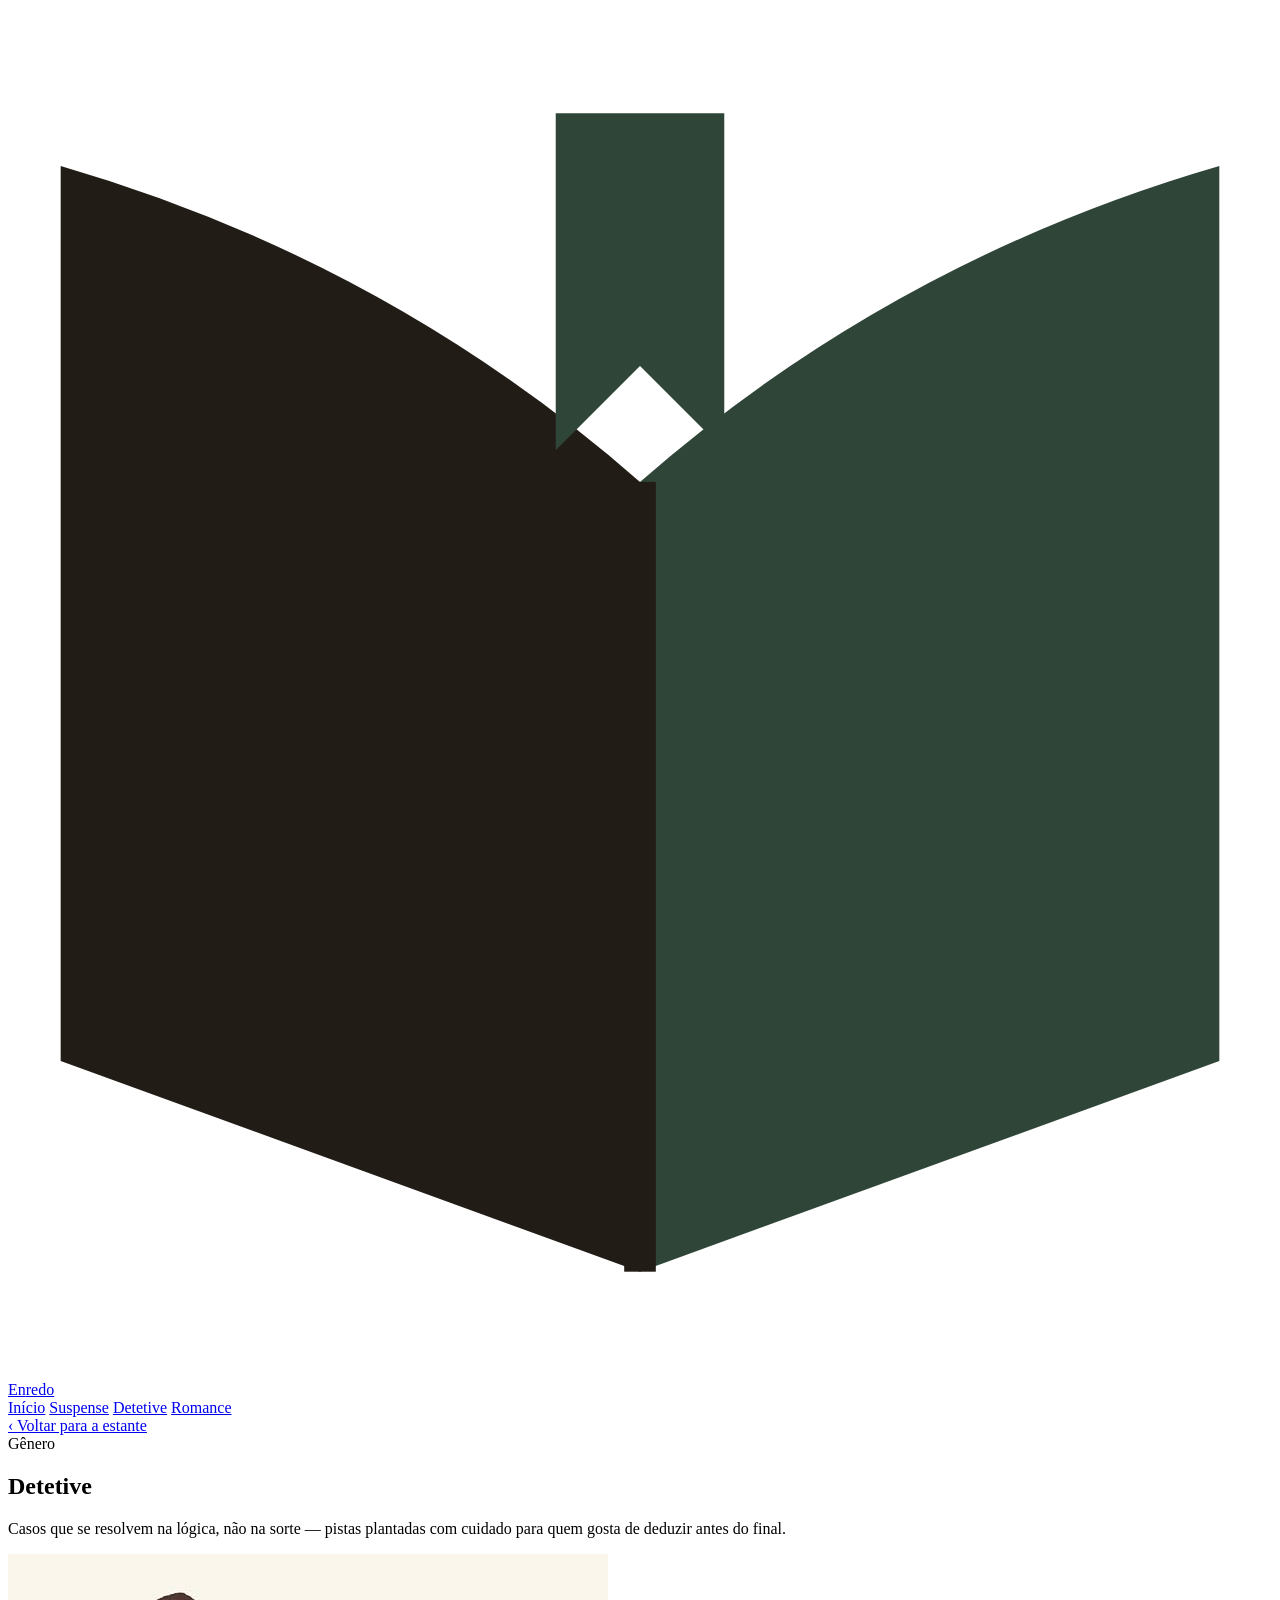
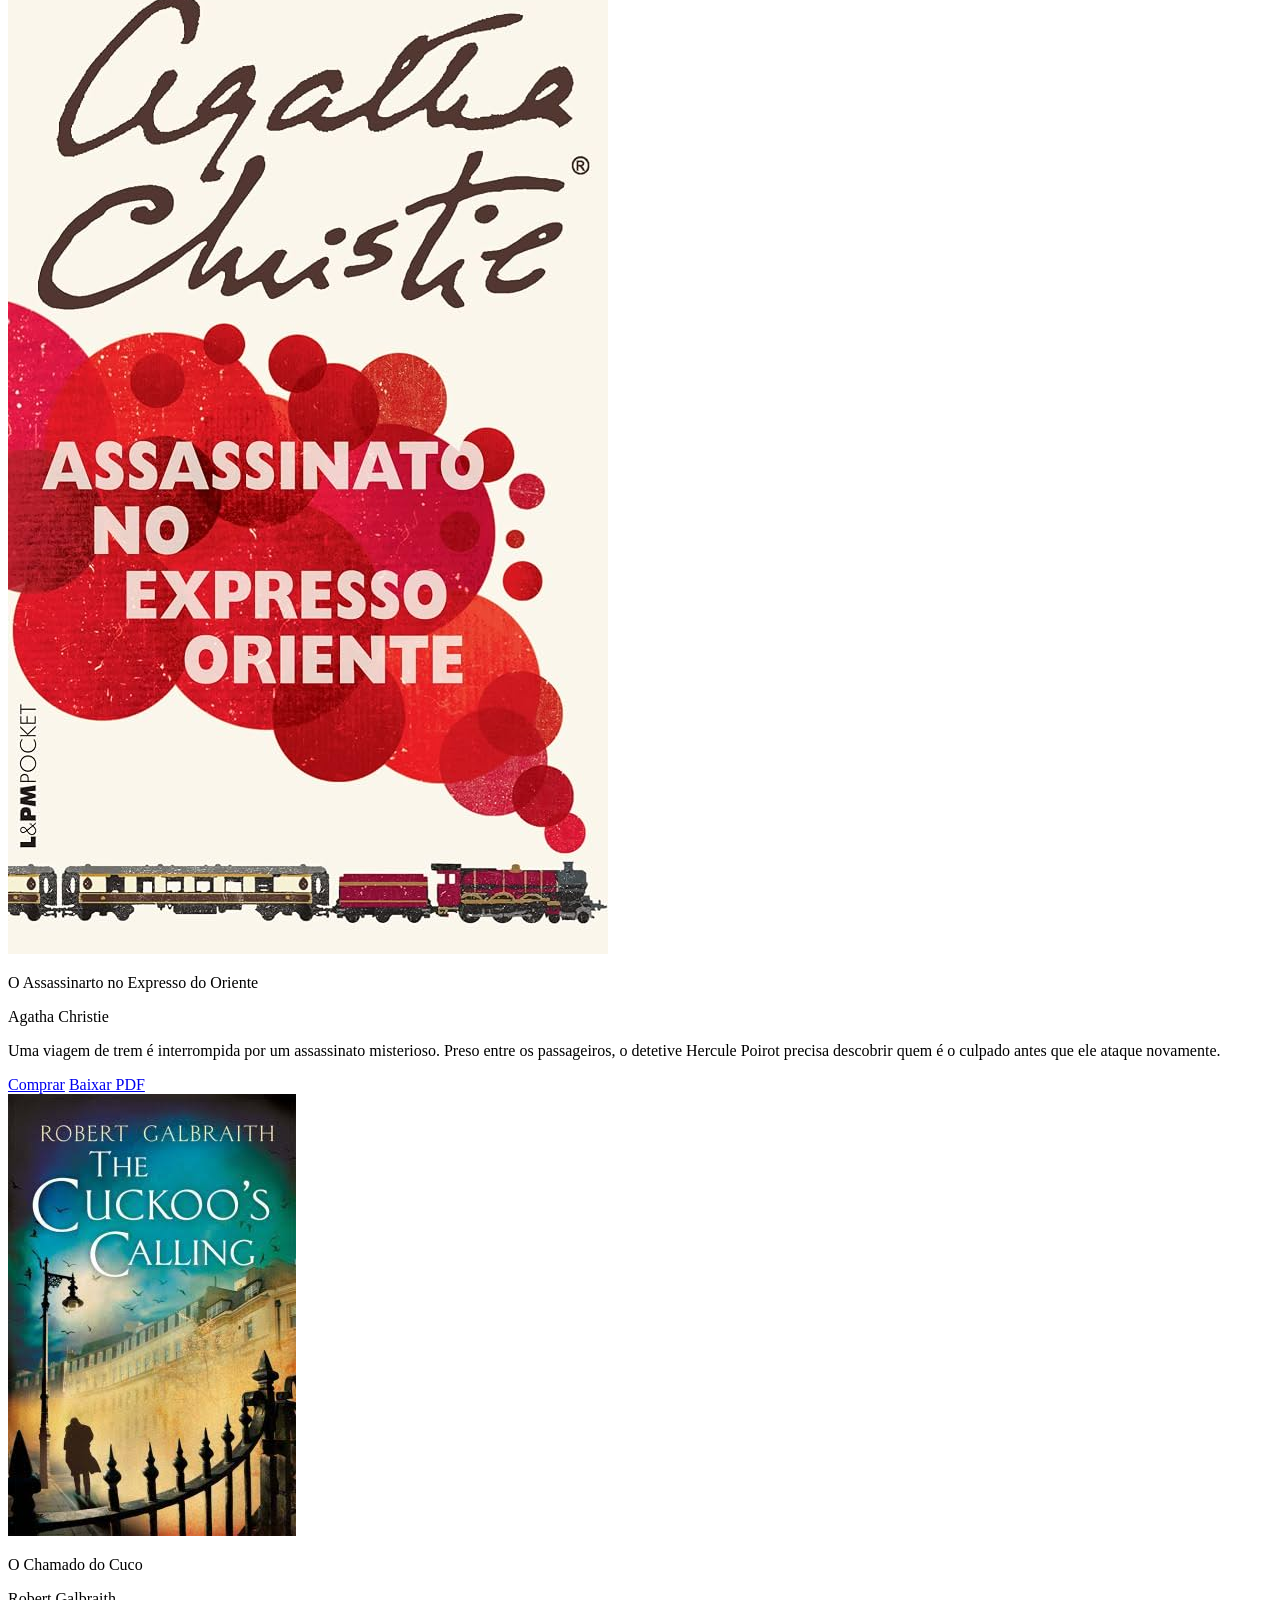
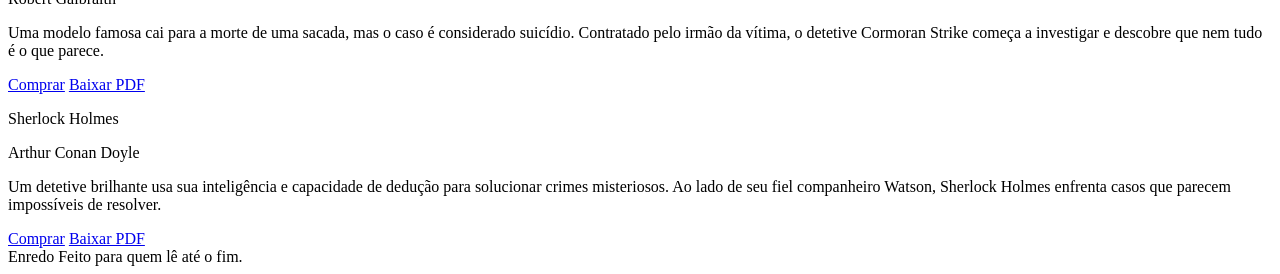
==== html/detetive.html @ 8dc03fa7 "Fix HTML structure and update stylesheet link" ====
<!DOCTYPE html>
<html lang="pt-BR">
<head>
<meta charset="UTF-8">
<meta name="viewport" content="width=device-width, initial-scale=1.0">
<title>Detetive — Enredo</title>
<link rel="stylesheet" href="css/styles.css">
<link rel="icon" type="image/svg" href="../svg/logo.svg">
</head>
<body>

<header class="cabecalho-site">
  <div class="contentor">
    <a href="/index.html" class="marca"><img src="/svg/logo.svg" alt="" class="marca-icone">En<span>redo</span></a>
    <nav class="nav-principal">
      <a href="/index.html">Início</a>
      <a href="suspense.html">Suspense</a>
      <a href="detetive.html" class="ativo">Detetive</a>
      <a href="romance.html">Romance</a>
    </nav>
  </div>
</header>

<div class="contentor">
  <a href="/index.html" class="link-voltar">‹ Voltar para a estante</a>
</div>

<section class="genero-destaque">
  <div class="contentor">
    <span class="genero-etiqueta" style="background: var(--accent-detetive);">Gênero</span>
    <h1>Detetive</h1>
    <p>Casos que se resolvem na lógica, não na sorte — pistas plantadas com cuidado para quem gosta de deduzir antes do final.</p>
  </div>
</section>

<section class="grade-livros contentor">

  <div class="cartao-livro">
    <div class="capa" style="background: var(--accent-detetive);">
      <img src="/svg/expresso.jpg" alt="Capa do livro O Assassinarto no Expresso do Oriente" class="capa-imagem" onerror="this.style.display='none'">
      <p class="capa-titulo">O Assassinarto no Expresso do Oriente</p>
    </div>
    <div class="livro-meta">
      <p class="autor">Agatha Christie</p>
      <p class="sinopse">Uma viagem de trem é interrompida por um assassinato misterioso. Preso entre os passageiros, o detetive Hercule Poirot precisa descobrir quem é o culpado antes que ele ataque novamente.</p>
      <div class="livro-acoes">
        <a href="https://www.amazon.com.br/Assassinato-no-Expresso-Oriente-1155/dp/8525430099" class="botao primario">Comprar</a>
        <a href="https://kbook.com.br/wp-content/files_mf/assassinatonoexpressodoorienteagathachristie.pdf" class="botao">Baixar PDF</a>
      </div>
    </div>
  </div>

  <div class="cartao-livro">
    <div class="capa" style="background: var(--accent-detetive);">
      <img src="/svg/cuco.jpg" alt="Capa do livro O chamado do cuco" class="capa-imagem" onerror="this.style.display='none'">
      <p class="capa-titulo">O Chamado do Cuco</p>
    </div>
    <div class="livro-meta">
      <p class="autor">Robert Galbraith</p>
      <p class="sinopse">Uma modelo famosa cai para a morte de uma sacada, mas o caso é considerado suicídio. Contratado pelo irmão da vítima, o detetive Cormoran Strike começa a investigar e descobre que nem tudo é o que parece.</p>
      <div class="livro-acoes">
        <a href="https://www.amazon.com.br/Chamado-do-Cuco-Robert-Galbraith/dp/8532528740" class="botao primario">Comprar</a>
        <a href="https://dlivros.com/livro/chamado-cuco-cormoran-strike-1-rowling" class="botao">Baixar PDF</a>
      </div>
    </div>
  </div>

  <div class="cartao-livro">
    <div class="capa" style="background: var(--accent-detetive);">
      <img src="capas/detetive-3.jpg" alt="Capa do livro Sherlock Holmes" class="capa-imagem" onerror="this.style.display='none'">
      <p class="capa-titulo">Sherlock Holmes</p>
    </div>
    <div class="livro-meta">
      <p class="autor">Arthur Conan Doyle</p>
      <p class="sinopse">Um detetive brilhante usa sua inteligência e capacidade de dedução para solucionar crimes misteriosos. Ao lado de seu fiel companheiro Watson, Sherlock Holmes enfrenta casos que parecem impossíveis de resolver.</p>
      <div class="livro-acoes">
        <a href="https://www.amazon.com.br/As-Aventuras-Sherlock-Holmes-Cl%C3%A1ssicos/dp/8537802808" class="botao primario">Comprar</a>
        <a href="https://kbook.com.br/wp-content/files_mf/asaventurasdesherlockholmes.pdf" class="botao">Baixar PDF</a>
      </div>
    </div>
  </div>

</section>

<footer class="rodape-site">
  <div class="contentor">
    <span>Enredo</span>
    <span>Feito para quem lê até o fim.</span>
  </div>
</footer>

</body>
</html>
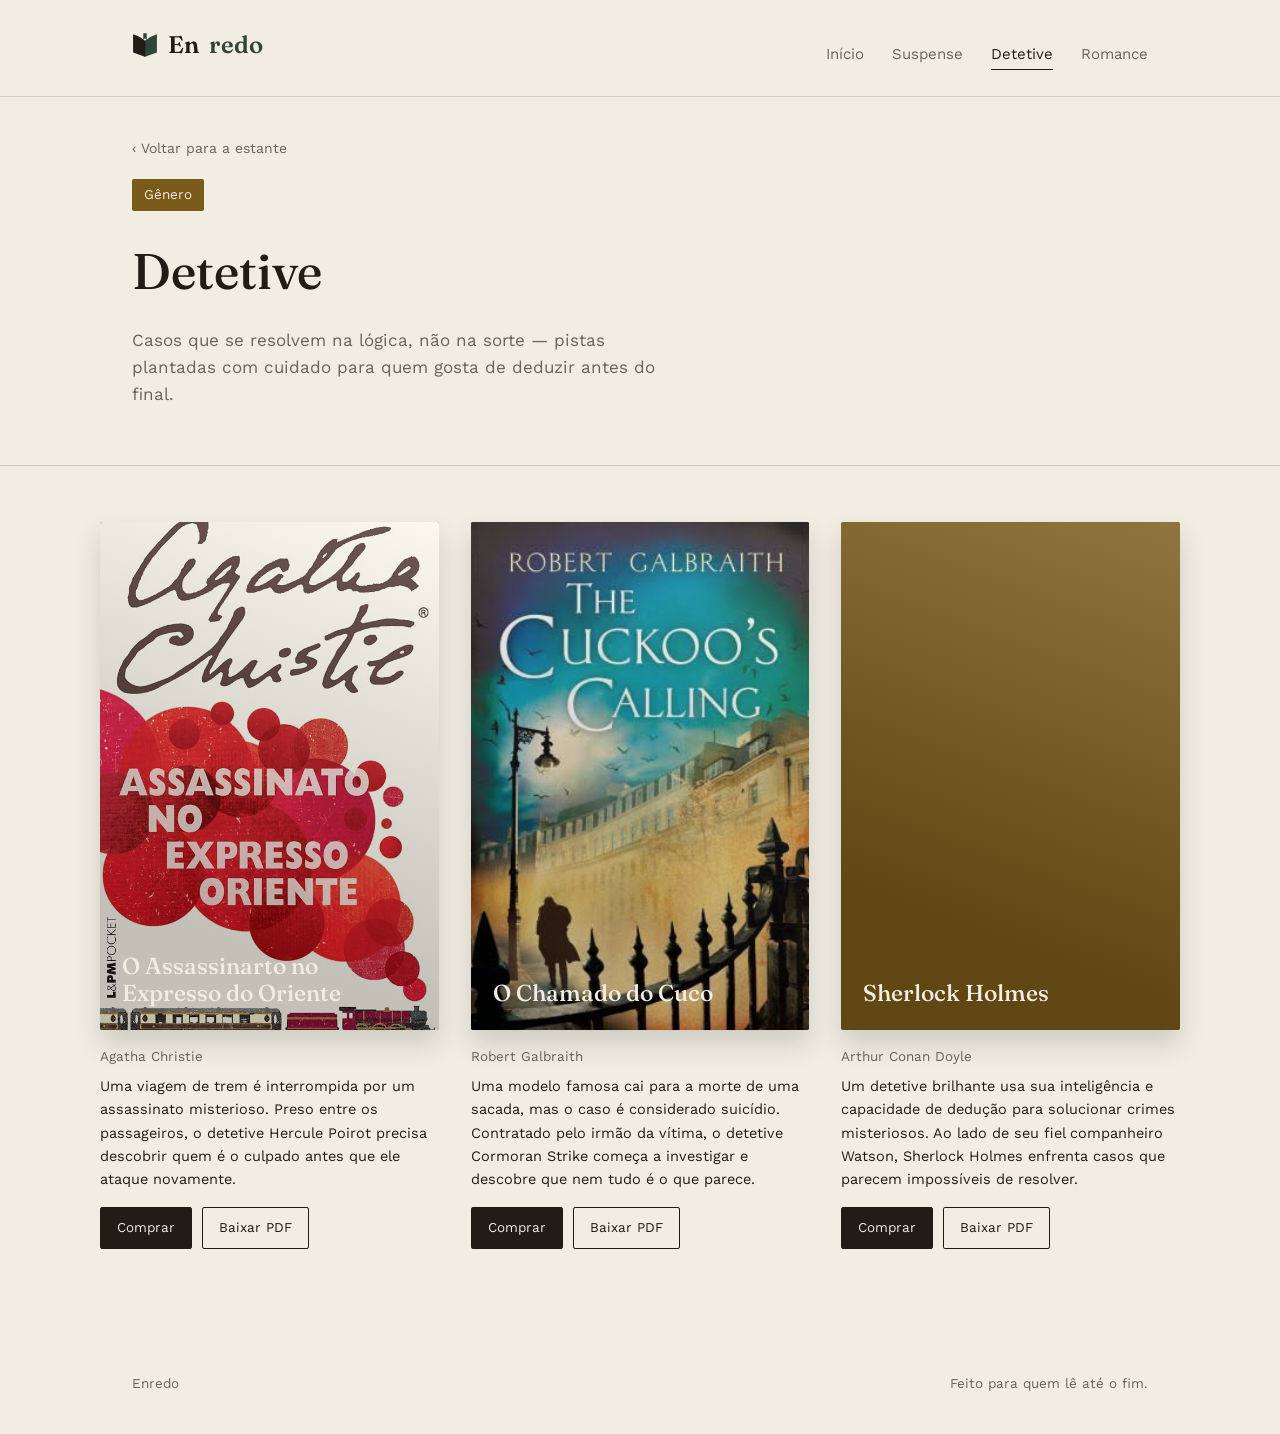
==== commit 851043f7: "Fix stylesheet link and HTML structure Updated the stylesheet link to include the correct file exten" ====
--- a/html/detetive.html
+++ b/html/detetive.html
@@ -4,7 +4,7 @@
 <meta charset="UTF-8">
 <meta name="viewport" content="width=device-width, initial-scale=1.0">
 <title>Detetive — Enredo</title>
-<link rel="stylesheet" href="css/styles.css">
+<link rel="stylesheet" href="../css/styles.css">
 <link rel="icon" type="image/svg" href="../svg/logo.svg">
 </head>
 <body>
--- a/css/styles.css
+++ b/css/styles.css
@@ -0,0 +1,395 @@
+@import url('https://fonts.googleapis.com/css2?family=Fraunces:opsz,wght@9..144,400;9..144,500;9..144,600&family=Work+Sans:wght@400;500&display=swap');
+
+:root {
+  --bg: #F1EDE3;
+  --bg-alt: #E7E0D0;
+  --ink: #211C16;
+  --ink-soft: #6B6255;
+  --line: rgba(33, 28, 22, 0.16);
+  --paper-shadow: rgba(33, 28, 22, 0.10);
+
+  --accent: #2F4538;
+  --accent-suspense: #6B2737;
+  --accent-detetive: #7A5A18;
+  --accent-romance: #8C4F63;
+
+  --font-display: 'Fraunces', serif;
+  --font-body: 'Work Sans', sans-serif;
+}
+
+* { box-sizing: border-box; }
+
+html { scroll-behavior: smooth; }
+
+body {
+  margin: 0;
+  background: var(--bg);
+  color: var(--ink);
+  font-family: var(--font-body);
+  font-size: 17px;
+  line-height: 1.6;
+  -webkit-font-smoothing: antialiased;
+}
+
+a { color: inherit; }
+
+.contentor {
+  max-width: 1080px;
+  margin: 0 auto;
+  padding: 0 32px;
+}
+
+/* ---------- Header ---------- */
+
+.cabecalho-site {
+  border-bottom: 1px solid var(--line);
+  padding: 26px 0;
+}
+
+.cabecalho-site .contentor {
+  display: flex;
+  align-items: baseline;
+  justify-content: space-between;
+  flex-wrap: wrap;
+  gap: 14px;
+}
+
+.marca {
+  display: flex;
+  align-items: center;
+  gap: 10px;
+  font-family: var(--font-display);
+  font-size: 24px;
+  font-weight: 600;
+  letter-spacing: 0.01em;
+  text-decoration: none;
+  color: var(--ink);
+}
+
+.marca span {
+  color: var(--accent);
+}
+
+.marca-icone {
+  width: 26px;
+  height: auto;
+  display: block;
+}
+
+.nav-principal {
+  display: flex;
+  gap: 28px;
+}
+
+.nav-principal a {
+  text-decoration: none;
+  font-size: 15px;
+  color: var(--ink-soft);
+  border-bottom: 1px solid transparent;
+  padding-bottom: 3px;
+  transition: color 0.2s ease, border-color 0.2s ease;
+}
+
+.nav-principal a:hover,
+.nav-principal a.ativo {
+  color: var(--ink);
+  border-color: var(--ink);
+}
+
+/* ---------- Hero ---------- */
+
+.destaque {
+  padding: 88px 0 64px;
+}
+
+.destaque .chamada {
+  font-size: 15px;
+  color: var(--ink-soft);
+  margin: 0 0 18px;
+  max-width: 30ch;
+}
+
+.destaque h1 {
+  font-family: var(--font-display);
+  font-weight: 500;
+  font-size: clamp(38px, 5.4vw, 64px);
+  line-height: 1.08;
+  margin: 0 0 22px;
+  max-width: 15ch;
+  letter-spacing: -0.01em;
+}
+
+.destaque p.resumo {
+  max-width: 46ch;
+  font-size: 18px;
+  color: var(--ink-soft);
+  margin: 0;
+}
+
+/* ---------- Spines (homepage category picker) ---------- */
+
+.estante {
+  padding: 20px 0 96px;
+}
+
+.prateleira {
+  display: flex;
+  align-items: flex-end;
+  gap: 22px;
+  padding-bottom: 18px;
+  border-bottom: 6px solid var(--ink);
+  flex-wrap: wrap;
+}
+
+.lombada {
+  position: relative;
+  display: flex;
+  align-items: flex-end;
+  justify-content: center;
+  padding: 22px 0 26px;
+  width: 108px;
+  border-radius: 3px 3px 1px 1px;
+  text-decoration: none;
+  color: #F1EDE3;
+  box-shadow: inset -6px 0 12px rgba(0,0,0,0.18), 0 10px 18px rgba(33,28,22,0.14);
+  transition: transform 0.25s ease, box-shadow 0.25s ease;
+}
+
+.lombada:hover {
+  transform: translateY(-8px);
+  box-shadow: inset -6px 0 12px rgba(0,0,0,0.2), 0 16px 24px rgba(33,28,22,0.2);
+}
+
+.lombada[data-genre="suspense"] { height: 300px; background: var(--accent-suspense); }
+.lombada[data-genre="detetive"] { height: 340px; background: var(--accent-detetive); }
+.lombada[data-genre="romance"]  { height: 268px; background: var(--accent-romance); }
+
+.lombada .lombada-rotulo {
+  writing-mode: vertical-rl;
+  transform: rotate(180deg);
+  font-family: var(--font-display);
+  font-size: 21px;
+  letter-spacing: 0.04em;
+  white-space: nowrap;
+}
+
+.estante-legenda {
+  display: flex;
+  gap: 22px;
+  margin-top: 22px;
+  flex-wrap: wrap;
+}
+
+.legenda-item {
+  width: 108px;
+}
+
+.legenda-item h3 {
+  font-family: var(--font-display);
+  font-weight: 500;
+  font-size: 17px;
+  margin: 0 0 6px;
+}
+
+.legenda-item p {
+  font-size: 13.5px;
+  color: var(--ink-soft);
+  margin: 0;
+  line-height: 1.5;
+}
+
+/* ---------- About / footer strip ---------- */
+
+.sobre-faixa {
+  background: var(--bg-alt);
+  border-top: 1px solid var(--line);
+  padding: 64px 0;
+}
+
+.sobre-faixa .contentor {
+  display: grid;
+  grid-template-columns: 1.1fr 1fr;
+  gap: 48px;
+  align-items: start;
+}
+
+.sobre-faixa h2 {
+  font-family: var(--font-display);
+  font-weight: 500;
+  font-size: 30px;
+  margin: 0 0 14px;
+  max-width: 14ch;
+}
+
+.sobre-faixa p {
+  color: var(--ink-soft);
+  margin: 0;
+  max-width: 42ch;
+}
+
+.sobre-lista {
+  list-style: none;
+  margin: 0;
+  padding: 0;
+  border-top: 1px solid var(--line);
+}
+
+.sobre-lista li {
+  padding: 16px 0;
+  border-bottom: 1px solid var(--line);
+  display: flex;
+  justify-content: space-between;
+  gap: 20px;
+  font-size: 15px;
+}
+
+.sobre-lista li span:first-child { color: var(--ink); }
+.sobre-lista li span:last-child { color: var(--ink-soft); text-align: right; }
+
+.rodape-site {
+  padding: 28px 0 40px;
+}
+
+.rodape-site .contentor {
+  display: flex;
+  justify-content: space-between;
+  color: var(--ink-soft);
+  font-size: 13.5px;
+  flex-wrap: wrap;
+  gap: 10px;
+}
+
+/* ---------- Category page ---------- */
+
+.link-voltar {
+  display: inline-block;
+  margin: 40px 0 0;
+  font-size: 14px;
+  color: var(--ink-soft);
+  text-decoration: none;
+  border-bottom: 1px solid transparent;
+}
+
+.link-voltar:hover { color: var(--ink); border-color: var(--ink); }
+
+.genero-destaque {
+  padding: 18px 0 56px;
+  border-bottom: 1px solid var(--line);
+}
+
+.genero-destaque .genero-etiqueta {
+  display: inline-block;
+  font-size: 13.5px;
+  color: #F1EDE3;
+  padding: 5px 12px;
+  border-radius: 2px;
+  margin-bottom: 20px;
+}
+
+.genero-destaque h1 {
+  font-family: var(--font-display);
+  font-weight: 500;
+  font-size: clamp(34px, 4.6vw, 50px);
+  margin: 0 0 16px;
+  max-width: 16ch;
+}
+
+.genero-destaque p {
+  color: var(--ink-soft);
+  max-width: 50ch;
+  font-size: 17px;
+  margin: 0;
+}
+
+.grade-livros {
+  padding: 56px 0 96px;
+  display: grid;
+  grid-template-columns: repeat(3, 1fr);
+  gap: 40px 32px;
+}
+
+.cartao-livro { display: flex; flex-direction: column; }
+
+.capa {
+  aspect-ratio: 2 / 3;
+  border-radius: 2px;
+  display: flex;
+  align-items: flex-end;
+  padding: 22px;
+  position: relative;
+  overflow: hidden;
+  box-shadow: 0 14px 26px rgba(33,28,22,0.16);
+}
+
+.capa-imagem {
+  position: absolute;
+  inset: 0;
+  width: 100%;
+  height: 100%;
+  object-fit: cover;
+  z-index: 0;
+}
+
+.capa::before {
+  content: "";
+  position: absolute;
+  inset: 0;
+  z-index: 1;
+  background: linear-gradient(200deg, rgba(255,255,255,0.16), rgba(0,0,0,0.22) 78%);
+}
+
+.capa .capa-titulo {
+  position: relative;
+  z-index: 2;
+  font-family: var(--font-display);
+  color: #F1EDE3;
+  font-size: 23px;
+  font-weight: 500;
+  line-height: 1.18;
+  margin: 0;
+}
+
+.livro-meta { padding-top: 16px; }
+
+.livro-meta .autor {
+  font-size: 13.5px;
+  color: var(--ink-soft);
+  margin: 0 0 8px;
+}
+
+.livro-meta .sinopse {
+  font-size: 14.5px;
+  margin: 0 0 16px;
+  color: var(--ink);
+}
+
+.livro-acoes { display: flex; gap: 10px; }
+
+.botao {
+  font-family: var(--font-body);
+  font-size: 13.5px;
+  text-decoration: none;
+  padding: 9px 16px;
+  border-radius: 2px;
+  border: 1px solid var(--ink);
+  color: var(--ink);
+  transition: background 0.2s ease, color 0.2s ease;
+}
+
+.botao.primario {
+  background: var(--ink);
+  color: var(--bg);
+}
+
+.botao.primario:hover { opacity: 0.85; }
+.botao:not(.primario):hover { background: var(--ink); color: var(--bg); }
+
+/* ---------- Responsive ---------- */
+
+@media (max-width: 760px) {
+  .sobre-faixa .contentor { grid-template-columns: 1fr; }
+  .grade-livros { grid-template-columns: 1fr; }
+  .prateleira { justify-content: center; }
+  .estante-legenda { justify-content: center; text-align: center; }
+  .nav-principal { gap: 18px; }
+}
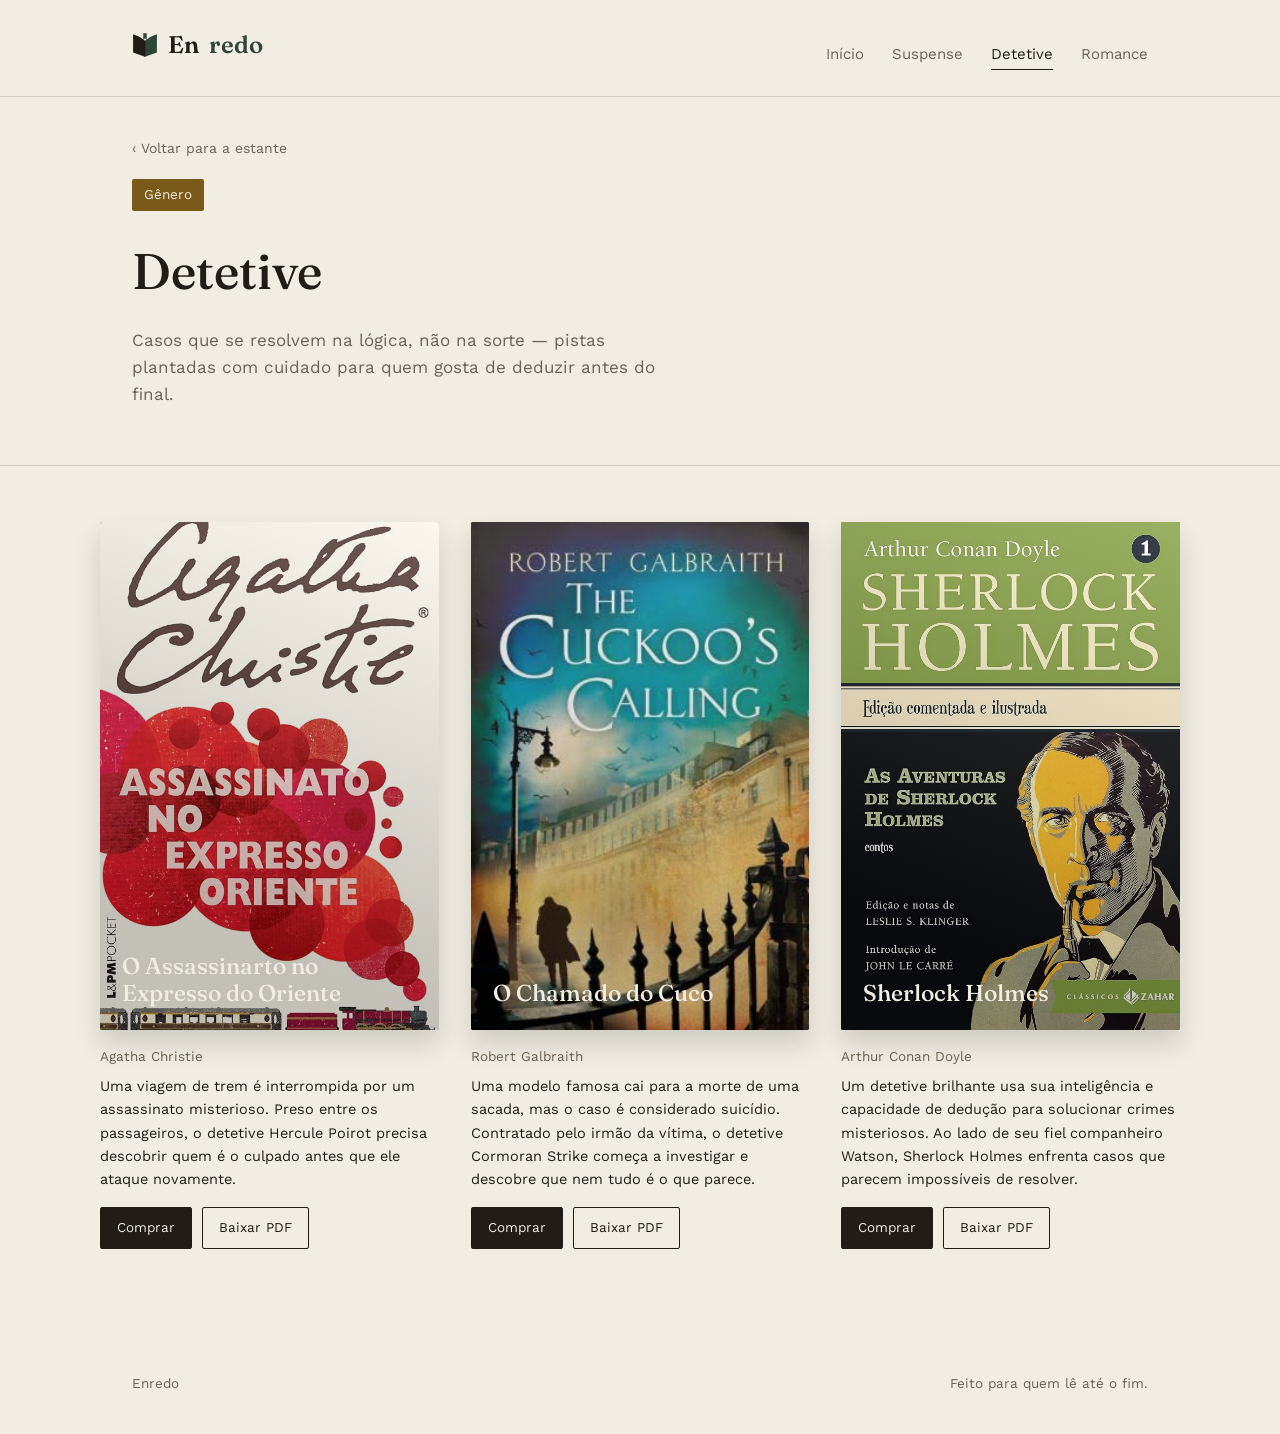
==== commit fbbbdcb0: "Fix HTML structure and update book cover images" ====
--- a/html/detetive.html
+++ b/html/detetive.html
@@ -11,7 +11,7 @@
 
 <header class="cabecalho-site">
   <div class="contentor">
-    <a href="/index.html" class="marca"><img src="/svg/logo.svg" alt="" class="marca-icone">En<span>redo</span></a>
+    <a href="/index.html" class="marca"><img src="../svg/logo.svg" alt="" class="marca-icone">En<span>redo</span></a>
     <nav class="nav-principal">
       <a href="/index.html">Início</a>
       <a href="suspense.html">Suspense</a>
@@ -37,7 +37,7 @@
 
   <div class="cartao-livro">
     <div class="capa" style="background: var(--accent-detetive);">
-      <img src="/svg/expresso.jpg" alt="Capa do livro O Assassinarto no Expresso do Oriente" class="capa-imagem" onerror="this.style.display='none'">
+      <img src="../svg/expresso.jpg" alt="Capa do livro O Assassinarto no Expresso do Oriente" class="capa-imagem" onerror="this.style.display='none'">
       <p class="capa-titulo">O Assassinarto no Expresso do Oriente</p>
     </div>
     <div class="livro-meta">
@@ -52,7 +52,7 @@
 
   <div class="cartao-livro">
     <div class="capa" style="background: var(--accent-detetive);">
-      <img src="/svg/cuco.jpg" alt="Capa do livro O chamado do cuco" class="capa-imagem" onerror="this.style.display='none'">
+      <img src="../svg/cuco.jpg" alt="Capa do livro O chamado do cuco" class="capa-imagem" onerror="this.style.display='none'">
       <p class="capa-titulo">O Chamado do Cuco</p>
     </div>
     <div class="livro-meta">
@@ -67,7 +67,7 @@
 
   <div class="cartao-livro">
     <div class="capa" style="background: var(--accent-detetive);">
-      <img src="capas/detetive-3.jpg" alt="Capa do livro Sherlock Holmes" class="capa-imagem" onerror="this.style.display='none'">
+      <img src="../svg/holmes.jpg" alt="Capa do livro Sherlock Holmes" class="capa-imagem" onerror="this.style.display='none'">
       <p class="capa-titulo">Sherlock Holmes</p>
     </div>
     <div class="livro-meta">
